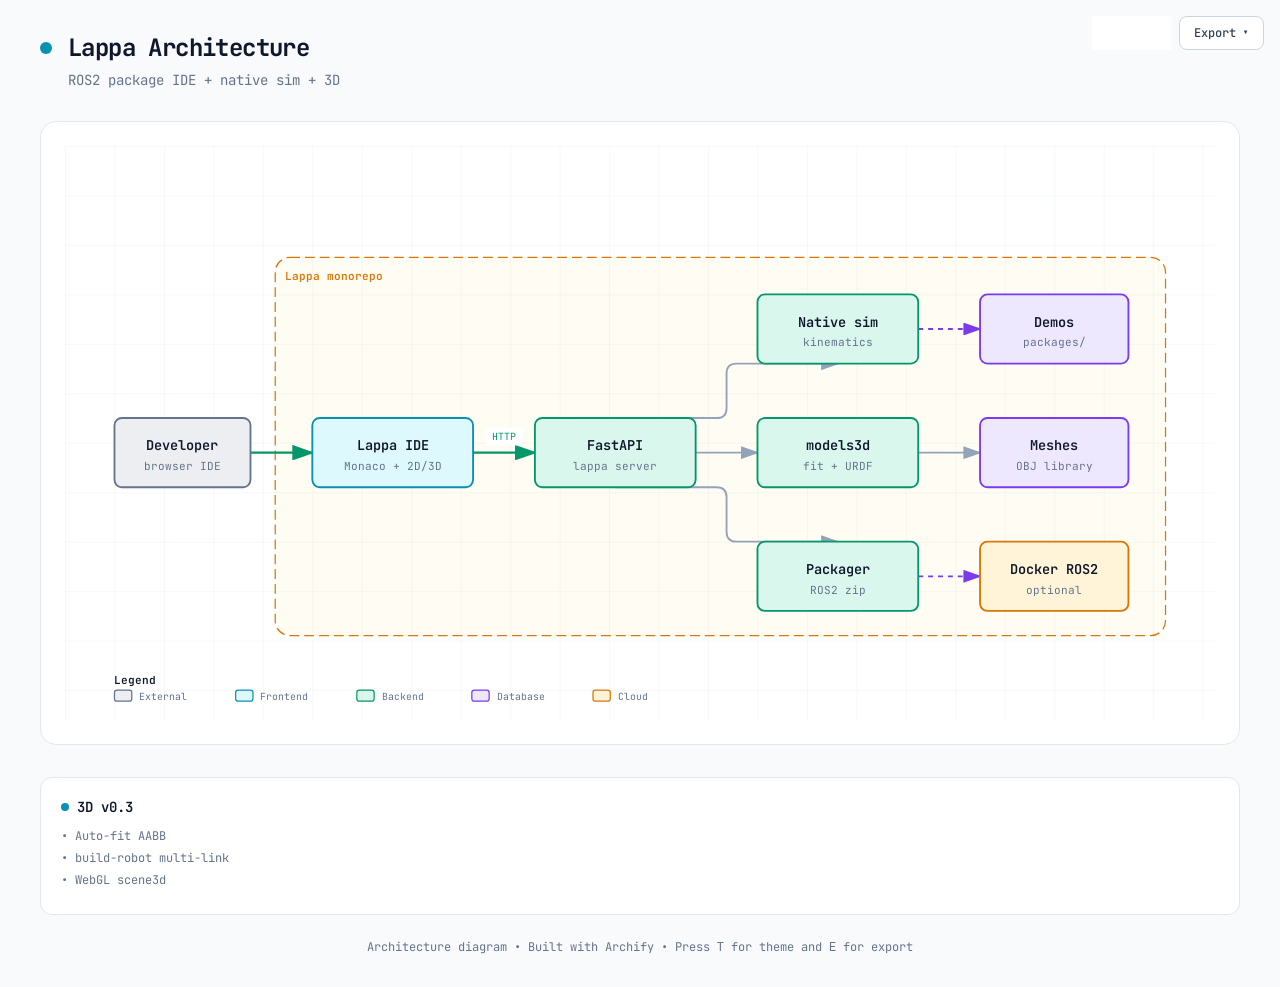
==== docs/diagrams/architecture.html @ 73f7285a "Docs: archify architecture + workflow diagrams Add interactive HTML and dual-theme SVG diagrams unde" ====
<!DOCTYPE html>
<html lang="en" data-theme="dark">
<head>
  <meta charset="UTF-8">
  <meta name="viewport" content="width=device-width, initial-scale=1.0">
  <meta name="generator" content="archify 2.6.0">
  <title>Lappa Architecture Diagram</title>
  <script>
    // Resolve the theme before first paint so light-preference users don't
    // see a dark flash. The toolbar script below re-applies with UI state.
    (function () {
      try {
        var theme = null;
        try {
          var param = new URLSearchParams(window.location.search).get('theme');
          if (param === 'light' || param === 'dark') theme = param;
        } catch (_) {}
        if (!theme) {
          try { theme = localStorage.getItem('archify-theme'); } catch (_) {}
        }
        if (theme !== 'light' && theme !== 'dark') {
          theme = window.matchMedia('(prefers-color-scheme: light)').matches ? 'light' : 'dark';
        }
        document.documentElement.setAttribute('data-theme', theme);
      } catch (_) {}
    })();
  </script>
  <!-- Async font load: a blackholed network must not block first paint.
       The body font stack falls back to system monospace until it lands. -->
  <link rel="preconnect" href="https://fonts.gstatic.com" crossorigin>
  <link href="https://fonts.googleapis.com/css2?family=JetBrains+Mono:wght@400;500;600;700&display=swap"
        rel="stylesheet" media="print" onload="this.media='all'">
  <noscript>
    <link href="https://fonts.googleapis.com/css2?family=JetBrains+Mono:wght@400;500;600;700&display=swap" rel="stylesheet">
  </noscript>
  <style>
    /* ==========================================================
       THEME VARIABLES — switch by toggling [data-theme] on <html>
       ========================================================== */
    :root,
    [data-theme="dark"] {
      --bg: #020617;
      --grid: #1e293b;
      --text: #ffffff;
      --text-muted: #94a3b8;
      --text-dim: #475569;
      /* UI chrome (menu hints, footer) needs more contrast than SVG .t-dim accents */
      --text-faint: #7d8da1;

      --panel: rgba(15, 23, 42, 0.5);
      --panel-border: #1e293b;
      --lane-fill: rgba(15, 23, 42, 0.22);
      --lane-stroke: #334155;

      --arrow: #64748b;
      --arrow-emphasis: #34d399;

      /* Opaque mask color used behind semi-transparent component fills
         so the arrows drawn underneath are properly hidden. */
      --mask: #0f172a;

      --frontend-fill:    rgba(8, 51, 68, 0.4);
      --frontend-stroke:  #22d3ee;
      --backend-fill:     rgba(6, 78, 59, 0.4);
      --backend-stroke:   #34d399;
      --database-fill:    rgba(76, 29, 149, 0.4);
      --database-stroke:  #a78bfa;
      --cloud-fill:       rgba(120, 53, 15, 0.3);
      --cloud-stroke:     #fbbf24;
      --security-fill:    rgba(136, 19, 55, 0.4);
      --security-stroke:  #fb7185;
      --messagebus-fill:  rgba(251, 146, 60, 0.3);
      --messagebus-stroke:#fb923c;
      --external-fill:    rgba(30, 41, 59, 0.5);
      --external-stroke:  #94a3b8;

      --toolbar-bg:       rgba(15, 23, 42, 0.8);
      --toolbar-border:   #334155;
      --toolbar-text:     #e2e8f0;
      --toolbar-hover:    rgba(15, 23, 42, 0.95);
      --toolbar-menu-bg:  #0f172a;
    }

    [data-theme="light"] {
      --bg: #f8fafc;
      --grid: #e2e8f0;
      --text: #0f172a;
      --text-muted: #64748b;
      --text-dim: #94a3b8;
      --text-faint: #64748b;

      --panel: #ffffff;
      --panel-border: #e2e8f0;
      --lane-fill: rgba(248, 250, 252, 0.65);
      --lane-stroke: #cbd5e1;

      --arrow: #94a3b8;
      --arrow-emphasis: #059669;

      --mask: #ffffff;

      --frontend-fill:    rgba(34, 211, 238, 0.15);
      --frontend-stroke:  #0891b2;
      --backend-fill:     rgba(52, 211, 153, 0.18);
      --backend-stroke:   #059669;
      --database-fill:    rgba(167, 139, 250, 0.2);
      --database-stroke:  #7c3aed;
      --cloud-fill:       rgba(251, 191, 36, 0.18);
      --cloud-stroke:     #d97706;
      --security-fill:    rgba(251, 113, 133, 0.15);
      --security-stroke:  #e11d48;
      --messagebus-fill:  rgba(251, 146, 60, 0.15);
      --messagebus-stroke:#ea580c;
      --external-fill:    rgba(148, 163, 184, 0.18);
      --external-stroke:  #64748b;

      --toolbar-bg:       rgba(255, 255, 255, 0.92);
      --toolbar-border:   #cbd5e1;
      --toolbar-text:     #334155;
      --toolbar-hover:    #ffffff;
      --toolbar-menu-bg:  #ffffff;
    }

    * { margin: 0; padding: 0; box-sizing: border-box; }

    body {
      font-family: 'JetBrains Mono', ui-monospace, SFMono-Regular, Menlo, Consolas, 'DejaVu Sans Mono', 'Liberation Mono', 'Noto Sans Mono CJK SC', 'PingFang SC', 'Hiragino Sans GB', 'Microsoft YaHei', monospace;
      background: var(--bg);
      min-height: 100vh;
      padding: 2rem;
      color: var(--text);
      transition: background 0.2s ease, color 0.2s ease;
    }

    .container { max-width: 1200px; margin: 0 auto; }

    .header { margin-bottom: 2rem; }

    .header-row {
      display: flex;
      align-items: center;
      gap: 1rem;
      margin-bottom: 0.5rem;
    }

    .pulse-dot {
      width: 12px;
      height: 12px;
      background: var(--frontend-stroke);
      border-radius: 50%;
      animation: pulse 2s infinite;
    }

    @keyframes pulse {
      0%, 100% { opacity: 1; }
      50% { opacity: 0.5; }
    }

    h1 {
      font-size: 1.5rem;
      font-weight: 700;
      letter-spacing: -0.025em;
    }

    .subtitle {
      color: var(--text-muted);
      font-size: 0.875rem;
      margin-left: 1.75rem;
    }

    .diagram-container {
      background: var(--panel);
      border-radius: 1rem;
      border: 1px solid var(--panel-border);
      padding: 1.5rem;
      overflow-x: auto;
    }

    svg {
      width: 100%;
      min-width: min(900px, 100%);
      display: block;
    }

    .cards {
      display: grid;
      grid-template-columns: repeat(auto-fit, minmax(280px, 1fr));
      gap: 1rem;
      margin-top: 2rem;
    }

    .card {
      background: var(--panel);
      border-radius: 0.75rem;
      border: 1px solid var(--panel-border);
      padding: 1.25rem;
    }

    .card-header {
      display: flex;
      align-items: center;
      gap: 0.5rem;
      margin-bottom: 0.75rem;
    }

    .card-dot {
      width: 8px;
      height: 8px;
      border-radius: 50%;
    }

    .card-dot.cyan     { background: var(--frontend-stroke); }
    .card-dot.emerald  { background: var(--backend-stroke); }
    .card-dot.violet   { background: var(--database-stroke); }
    .card-dot.amber    { background: var(--cloud-stroke); }
    .card-dot.rose     { background: var(--security-stroke); }
    .card-dot.orange   { background: var(--messagebus-stroke); }
    .card-dot.slate    { background: var(--external-stroke); }

    .card h3 { font-size: 0.875rem; font-weight: 600; color: var(--text); }

    .card ul {
      list-style: none;
      color: var(--text-muted);
      font-size: 0.75rem;
    }

    .card li { margin-bottom: 0.375rem; }

    .footer {
      text-align: center;
      margin-top: 1.5rem;
      color: var(--text-faint);
      font-size: 0.75rem;
    }

    /* ==========================================================
       Print stylesheet — hide interactive controls, force light,
       drop the grid so the diagram doesn't waste ink, use landscape
       so wide diagrams fit, pack summary cards into 2 columns to
       avoid an orphan card on a trailing page.
       ========================================================== */
    @page { size: landscape; margin: 1.5cm; }

    @media print {
      /* Force the FULL light palette — including component fills/strokes and
         lane/arrow colors — so printing from dark theme doesn't put neon
         strokes and translucent dark fills on white paper. */
      :root, [data-theme="dark"], [data-theme="light"] {
        --bg: #ffffff;
        --grid: transparent;
        --panel: #ffffff;
        --panel-border: #e2e8f0;
        --text: #0f172a;
        --text-muted: #475569;
        --text-dim: #94a3b8;
        --text-faint: #64748b;
        --mask: #ffffff;
        --lane-fill: rgba(248, 250, 252, 0.65);
        --lane-stroke: #cbd5e1;
        --arrow: #94a3b8;
        --arrow-emphasis: #059669;
        --frontend-fill:    rgba(34, 211, 238, 0.15);
        --frontend-stroke:  #0891b2;
        --backend-fill:     rgba(52, 211, 153, 0.18);
        --backend-stroke:   #059669;
        --database-fill:    rgba(167, 139, 250, 0.2);
        --database-stroke:  #7c3aed;
        --cloud-fill:       rgba(251, 191, 36, 0.18);
        --cloud-stroke:     #d97706;
        --security-fill:    rgba(251, 113, 133, 0.15);
        --security-stroke:  #e11d48;
        --messagebus-fill:  rgba(251, 146, 60, 0.15);
        --messagebus-stroke:#ea580c;
        --external-fill:    rgba(148, 163, 184, 0.18);
        --external-stroke:  #64748b;
      }
      body { background: #ffffff !important; padding: 0; }
      .container { max-width: none; }
      .toolbar, .archify-toast, .no-print { display: none !important; }
      .diagram-container, .card { box-shadow: none; border-color: #e2e8f0; }
      .cards { grid-template-columns: 1fr 1fr; }
      /* Ensure elements break sensibly across pages */
      .card { break-inside: avoid; page-break-inside: avoid; }
      .diagram-container { break-inside: avoid; page-break-inside: avoid; }
      h1, .subtitle { color: #0f172a; }
    }

    /* ==========================================================
       TOOLBAR (theme toggle + export menu)
       ========================================================== */
    .toolbar {
      position: fixed;
      top: 1rem;
      right: 1rem;
      display: flex;
      gap: 0.5rem;
      z-index: 100;
    }
    .toolbar button {
      background: var(--toolbar-bg);
      color: var(--toolbar-text);
      border: 1px solid var(--toolbar-border);
      padding: 0.5rem 0.875rem;
      border-radius: 0.5rem;
      font-family: inherit;
      font-size: 0.75rem;
      font-weight: 500;
      cursor: pointer;
      backdrop-filter: blur(8px);
      transition: background 0.15s, border-color 0.15s;
      display: inline-flex;
      align-items: center;
      gap: 0.375rem;
    }
    .toolbar button:hover {
      background: var(--toolbar-hover);
      border-color: var(--arrow);
    }
    .toolbar button:focus-visible {
      outline: 2px solid var(--frontend-stroke);
      outline-offset: 2px;
    }
    .toolbar .export-wrap { position: relative; }
    .toolbar .export-menu {
      position: absolute;
      top: calc(100% + 0.375rem);
      right: 0;
      background: var(--toolbar-menu-bg);
      border: 1px solid var(--toolbar-border);
      border-radius: 0.5rem;
      padding: 0.375rem;
      min-width: 160px;
      display: none;
      flex-direction: column;
      box-shadow: 0 4px 20px rgba(0,0,0,0.25);
    }
    .toolbar .export-menu.open { display: flex; }
    .toolbar .export-menu button {
      background: transparent;
      border: 0;
      justify-content: space-between;
      width: 100%;
      text-align: left;
      padding: 0.5rem 0.75rem;
    }
    .toolbar .export-menu button:hover {
      background: var(--toolbar-hover);
    }
    .toolbar .export-menu .hint {
      color: var(--text-faint);
      font-size: 0.625rem;
    }
    .toolbar .export-menu hr {
      border: 0;
      border-top: 1px solid var(--toolbar-border);
      margin: 0.25rem 0.375rem;
      opacity: 0.5;
    }

    /* Toast — brief feedback for actions like "copied" */
    .archify-toast {
      position: fixed;
      top: 1rem;
      left: 50%;
      transform: translateX(-50%) translateY(-8px);
      background: var(--toolbar-menu-bg);
      color: var(--text);
      border: 1px solid var(--toolbar-border);
      padding: 0.5rem 1rem;
      border-radius: 0.5rem;
      font-family: inherit;
      font-size: 0.75rem;
      opacity: 0;
      transition: opacity 0.2s, transform 0.2s;
      z-index: 200;
      pointer-events: none;
      box-shadow: 0 4px 20px rgba(0,0,0,0.25);
    }
    .archify-toast.show {
      opacity: 1;
      transform: translateX(-50%) translateY(0);
    }

    @media (max-width: 720px) {
      body { padding: 1rem; }
      .toolbar {
        position: static;
        justify-content: flex-end;
        margin-bottom: 1rem;
      }
      .header { margin-bottom: 1.25rem; }
      .header-row {
        gap: 0.75rem;
        align-items: flex-start;
      }
      h1 {
        font-size: 1.25rem;
        line-height: 1.25;
      }
      .subtitle {
        margin-left: 0;
        font-size: 0.8125rem;
        line-height: 1.55;
      }
      .diagram-container {
        padding: 0.75rem;
        border-radius: 0.75rem;
      }
      .cards {
        grid-template-columns: 1fr;
        margin-top: 1rem;
      }
    }

    /* ==========================================================
       SVG SEMANTIC CLASSES — use these instead of inline fill/stroke
       ========================================================== */
    .c-grid       { stroke: var(--grid); fill: none; }
    .c-mask       { fill: var(--mask); stroke: none; }

    .c-frontend   { fill: var(--frontend-fill);   stroke: var(--frontend-stroke); }
    .c-backend    { fill: var(--backend-fill);    stroke: var(--backend-stroke); }
    .c-database   { fill: var(--database-fill);   stroke: var(--database-stroke); }
    .c-cloud      { fill: var(--cloud-fill);      stroke: var(--cloud-stroke); }
    .c-security   { fill: var(--security-fill);   stroke: var(--security-stroke); }
    .c-messagebus { fill: var(--messagebus-fill); stroke: var(--messagebus-stroke); }
    .c-external   { fill: var(--external-fill);   stroke: var(--external-stroke); }

    /* Text helpers */
    .t-primary { fill: var(--text); }
    .t-muted   { fill: var(--text-muted); }
    .t-dim     { fill: var(--text-dim); }
    .t-frontend   { fill: var(--frontend-stroke); }
    .t-backend    { fill: var(--backend-stroke); }
    .t-database   { fill: var(--database-stroke); }
    .t-cloud      { fill: var(--cloud-stroke); }
    .t-security   { fill: var(--security-stroke); }
    .t-messagebus { fill: var(--messagebus-stroke); }
    .t-external   { fill: var(--external-stroke); }

    /* Arrows */
    .a-default   { stroke: var(--arrow); fill: none; }
    .a-emphasis  { stroke: var(--arrow-emphasis); fill: none; }
    .a-security  { stroke: var(--security-stroke); fill: none; stroke-dasharray: 5,5; }
    .a-dashed    { stroke: var(--database-stroke); fill: none; stroke-dasharray: 4,4; }

    /* Arrowhead markers reference these */
    .m-default   { fill: var(--arrow); }
    .m-emphasis  { fill: var(--arrow-emphasis); }
    .m-security  { fill: var(--security-stroke); }
    .m-dashed    { fill: var(--database-stroke); }

    /* Dashed boundary variants */
    .c-security-group { fill: transparent; stroke: var(--security-stroke); stroke-dasharray: 4,4; }
    .c-region         { fill: rgba(251, 191, 36, 0.05); stroke: var(--cloud-stroke); stroke-dasharray: 8,4; }
    .c-lane           { fill: var(--lane-fill); stroke: var(--lane-stroke); stroke-dasharray: 6,6; }
  </style>
</head>
<body>
  <!-- Toolbar: theme toggle + export menu (present on every generated diagram)
       Keyboard: T toggles theme, E opens export menu (when no input focused) -->
  <div class="toolbar" role="toolbar" aria-label="Diagram actions">
    <button id="btn-theme" type="button"
            title="Toggle theme (T)"
            aria-label="Toggle color theme"
            aria-pressed="false">
      <span id="theme-icon" aria-hidden="true">&#9790;</span>
      <span id="theme-label">Dark</span>
    </button>
    <div class="export-wrap">
      <button id="btn-export" type="button"
              title="Export diagram (E)"
              aria-label="Export diagram"
              aria-haspopup="menu"
              aria-expanded="false"
              aria-controls="export-menu">
        Export <span aria-hidden="true">&#9662;</span>
      </button>
      <div class="export-menu" id="export-menu" role="menu" aria-label="Export">
        <button data-action="copy"  type="button" role="menuitem" tabindex="-1">Copy to clipboard <span class="hint">PNG</span></button>
        <hr role="separator">
        <button data-format="png"   type="button" role="menuitem" tabindex="-1">Download PNG</button>
        <button data-format="jpeg"  type="button" role="menuitem" tabindex="-1">Download JPEG</button>
        <button data-format="webp"  type="button" role="menuitem" tabindex="-1">Download WebP</button>
        <hr role="separator">
        <button data-format="svg"   type="button" role="menuitem" tabindex="-1">Download SVG <span class="hint">vector</span></button>
      </div>
    </div>
  </div>

  <div class="container">
    <!-- Header -->
    <div class="header">
      <div class="header-row">
        <div class="pulse-dot"></div>
        <h1>Lappa Architecture</h1>
      </div>
      <p class="subtitle">ROS2 package IDE + native sim + 3D</p>
    </div>

    <!-- Main Diagram -->
    <div class="diagram-container">
      <svg viewBox="0 0 930 464" role="img" aria-label="Lappa Architecture — ROS2 package IDE + native sim + 3D (architecture diagram)">
        <!-- Definitions -->
        <defs>
          <marker id="arrowhead" markerWidth="10" markerHeight="7" refX="9" refY="3.5" orient="auto">
            <polygon points="0 0, 10 3.5, 0 7" class="m-default" />
          </marker>
          <marker id="arrowhead-emphasis" markerWidth="10" markerHeight="7" refX="9" refY="3.5" orient="auto">
            <polygon points="0 0, 10 3.5, 0 7" class="m-emphasis" />
          </marker>
          <marker id="arrowhead-security" markerWidth="10" markerHeight="7" refX="9" refY="3.5" orient="auto">
            <polygon points="0 0, 10 3.5, 0 7" class="m-security" />
          </marker>
          <marker id="arrowhead-dashed" markerWidth="10" markerHeight="7" refX="9" refY="3.5" orient="auto">
            <polygon points="0 0, 10 3.5, 0 7" class="m-dashed" />
          </marker>
          <pattern id="grid" width="40" height="40" patternUnits="userSpaceOnUse">
            <path d="M 40 0 L 0 0 0 40" class="c-grid" stroke-width="0.5"/>
          </pattern>
        </defs>

        <!-- Background Grid -->
        <rect width="100%" height="100%" fill="url(#grid)" />

        <!-- Boundaries (behind everything) -->
        <rect x="170" y="90" width="720" height="306" rx="12" class="c-region" stroke-width="1"/>
        <text x="178" y="108" class="t-cloud" font-size="9" font-weight="600">Lappa monorepo</text>

        <!-- Connection paths (before components for correct z-order) -->
        <path d="M 150 248 L 200 248" class="a-emphasis" stroke-width="1.8" marker-end="url(#arrowhead-emphasis)"/>
        <path d="M 330 248 L 380 248" class="a-emphasis" stroke-width="1.8" marker-end="url(#arrowhead-emphasis)"/>
        <path d="M 445 220 L 527 220 Q 535 220 535 212 L 535 184 Q 535 176 543 176 L 625 176" class="a-default" stroke-width="1.5" marker-end="url(#arrowhead)"/>
        <path d="M 510 248 L 560 248" class="a-default" stroke-width="1.5" marker-end="url(#arrowhead)"/>
        <path d="M 445 276 L 527 276 Q 535 276 535 284 L 535 312 Q 535 320 543 320 L 625 320" class="a-default" stroke-width="1.5" marker-end="url(#arrowhead)"/>
        <path d="M 690 148 L 740 148" class="a-dashed" stroke-width="1.5" marker-end="url(#arrowhead-dashed)"/>
        <path d="M 690 248 L 740 248" class="a-default" stroke-width="1.5" marker-end="url(#arrowhead)"/>
        <path d="M 690 348 L 740 348" class="a-dashed" stroke-width="1.5" marker-end="url(#arrowhead-dashed)"/>

        <!-- Components -->
        <rect x="40" y="220" width="110" height="56" rx="6" class="c-mask"/>
        <rect x="40" y="220" width="110" height="56" rx="6" class="c-external" stroke-width="1.5"/>
        <text x="95" y="246" class="t-primary" font-size="11" font-weight="600" text-anchor="middle">Developer</text>
        <text x="95" y="262" class="t-muted" font-size="9" text-anchor="middle">browser IDE</text>

        <rect x="200" y="220" width="130" height="56" rx="6" class="c-mask"/>
        <rect x="200" y="220" width="130" height="56" rx="6" class="c-frontend" stroke-width="1.5"/>
        <text x="265" y="246" class="t-primary" font-size="11" font-weight="600" text-anchor="middle">Lappa IDE</text>
        <text x="265" y="262" class="t-muted" font-size="9" text-anchor="middle">Monaco + 2D/3D</text>

        <rect x="380" y="220" width="130" height="56" rx="6" class="c-mask"/>
        <rect x="380" y="220" width="130" height="56" rx="6" class="c-backend" stroke-width="1.5"/>
        <text x="445" y="246" class="t-primary" font-size="11" font-weight="600" text-anchor="middle">FastAPI</text>
        <text x="445" y="262" class="t-muted" font-size="9" text-anchor="middle">lappa server</text>

        <rect x="560" y="120" width="130" height="56" rx="6" class="c-mask"/>
        <rect x="560" y="120" width="130" height="56" rx="6" class="c-backend" stroke-width="1.5"/>
        <text x="625" y="146" class="t-primary" font-size="11" font-weight="600" text-anchor="middle">Native sim</text>
        <text x="625" y="162" class="t-muted" font-size="9" text-anchor="middle">kinematics</text>

        <rect x="560" y="220" width="130" height="56" rx="6" class="c-mask"/>
        <rect x="560" y="220" width="130" height="56" rx="6" class="c-backend" stroke-width="1.5"/>
        <text x="625" y="246" class="t-primary" font-size="11" font-weight="600" text-anchor="middle">models3d</text>
        <text x="625" y="262" class="t-muted" font-size="9" text-anchor="middle">fit + URDF</text>

        <rect x="560" y="320" width="130" height="56" rx="6" class="c-mask"/>
        <rect x="560" y="320" width="130" height="56" rx="6" class="c-backend" stroke-width="1.5"/>
        <text x="625" y="346" class="t-primary" font-size="11" font-weight="600" text-anchor="middle">Packager</text>
        <text x="625" y="362" class="t-muted" font-size="9" text-anchor="middle">ROS2 zip</text>

        <rect x="740" y="120" width="120" height="56" rx="6" class="c-mask"/>
        <rect x="740" y="120" width="120" height="56" rx="6" class="c-database" stroke-width="1.5"/>
        <text x="800" y="146" class="t-primary" font-size="11" font-weight="600" text-anchor="middle">Demos</text>
        <text x="800" y="162" class="t-muted" font-size="9" text-anchor="middle">packages/</text>

        <rect x="740" y="220" width="120" height="56" rx="6" class="c-mask"/>
        <rect x="740" y="220" width="120" height="56" rx="6" class="c-database" stroke-width="1.5"/>
        <text x="800" y="246" class="t-primary" font-size="11" font-weight="600" text-anchor="middle">Meshes</text>
        <text x="800" y="262" class="t-muted" font-size="9" text-anchor="middle">OBJ library</text>

        <rect x="740" y="320" width="120" height="56" rx="6" class="c-mask"/>
        <rect x="740" y="320" width="120" height="56" rx="6" class="c-cloud" stroke-width="1.5"/>
        <text x="800" y="346" class="t-primary" font-size="11" font-weight="600" text-anchor="middle">Docker ROS2</text>
        <text x="800" y="362" class="t-muted" font-size="9" text-anchor="middle">optional</text>

        <!-- Connection labels -->

        <rect x="340" y="228" width="30" height="14" rx="3" class="c-mask"/>
        <text x="355" y="238" class="t-backend" font-size="8" text-anchor="middle">HTTP</text>







        <!-- Legend -->
        <text x="40" y="435" class="t-primary" font-size="9" font-weight="600">Legend</text>
        <rect x="40" y="440" width="14" height="9" rx="2" class="c-external" stroke-width="1"/>
        <text x="60" y="448" class="t-muted" font-size="8">External</text>
        <rect x="138" y="440" width="14" height="9" rx="2" class="c-frontend" stroke-width="1"/>
        <text x="158" y="448" class="t-muted" font-size="8">Frontend</text>
        <rect x="236" y="440" width="14" height="9" rx="2" class="c-backend" stroke-width="1"/>
        <text x="256" y="448" class="t-muted" font-size="8">Backend</text>
        <rect x="329" y="440" width="14" height="9" rx="2" class="c-database" stroke-width="1"/>
        <text x="349" y="448" class="t-muted" font-size="8">Database</text>
        <rect x="427" y="440" width="14" height="9" rx="2" class="c-cloud" stroke-width="1"/>
        <text x="447" y="448" class="t-muted" font-size="8">Cloud</text>
      </svg>
    </div>

    <!-- Info Cards -->
    <div class="cards">
      <div class="card">
        <div class="card-header">
          <div class="card-dot cyan"></div>
          <h3>3D v0.3</h3>
        </div>
        <ul>
          <li>&bull; Auto-fit AABB</li>
          <li>&bull; build-robot multi-link</li>
          <li>&bull; WebGL scene3d</li>
        </ul>
      </div>
    </div>

    <!-- Footer -->
    <p class="footer">
      Architecture diagram &bull; Built with Archify<span class="no-print"> &bull; Press <kbd>T</kbd> for theme and <kbd>E</kbd> for export</span>
    </p>
  </div>

  <script>
    /* ============================================================
       Theme toggle — persists to localStorage, respects system pref
       ============================================================ */
    var Archify = {};

    Archify.theme = (function () {
      var STORAGE_KEY = 'archify-theme';
      var html = document.documentElement;
      var btn = document.getElementById('btn-theme');
      var icon = document.getElementById('theme-icon');
      var label = document.getElementById('theme-label');

      // localStorage can throw (blocked cookies, sandboxed iframes); the whole
      // script element dies on an uncaught error, so guard every access.
      function readStored() {
        try { return localStorage.getItem(STORAGE_KEY); } catch (_) { return null; }
      }
      function writeStored(value) {
        try { localStorage.setItem(STORAGE_KEY, value); } catch (_) {}
      }
      function urlOverride() {
        // URL param wins (useful for deterministic screenshots / share links)
        try {
          var param = new URLSearchParams(window.location.search).get('theme');
          if (param === 'light' || param === 'dark') return param;
        } catch (_) {}
        return null;
      }

      function resolveInitial() {
        var fromUrl = urlOverride();
        if (fromUrl) return fromUrl;
        var saved = readStored();
        if (saved === 'light' || saved === 'dark') return saved;
        return window.matchMedia('(prefers-color-scheme: light)').matches ? 'light' : 'dark';
      }

      function apply(theme) {
        html.setAttribute('data-theme', theme);
        icon.textContent = theme === 'dark' ? '\u263E' : '\u263C';
        label.textContent = theme === 'dark' ? 'Dark' : 'Light';
        btn.setAttribute('aria-pressed', theme === 'light' ? 'true' : 'false');
      }

      function toggle() {
        var next = html.getAttribute('data-theme') === 'dark' ? 'light' : 'dark';
        apply(next);
        writeStored(next);
      }

      apply(resolveInitial());
      btn.addEventListener('click', toggle);

      // Follow live OS theme changes while the user has no explicit preference.
      try {
        var media = window.matchMedia('(prefers-color-scheme: light)');
        var onChange = function (e) {
          var saved = readStored();
          if (urlOverride() || saved === 'light' || saved === 'dark') return;
          apply(e.matches ? 'light' : 'dark');
        };
        if (media.addEventListener) media.addEventListener('change', onChange);
        else if (media.addListener) media.addListener(onChange);
      } catch (_) {}

      return { toggle: toggle };
    })();

    /* ============================================================
       Export — PNG / JPEG / WebP / SVG (download) and Copy PNG (clipboard)

       Raster exports are always rendered at 4x source resolution for
       maximum sharpness. The trick: we set the serialized SVG's
       `width`/`height` to viewBox * 4 so the browser rasterizes the
       vectors at that resolution natively. drawImage then draws at
       the image's natural size (no upscaling = no blur).

       JPEG/WebP paint the current theme's background explicitly since
       those formats have no alpha channel.
       ============================================================ */
    (function () {
      var RASTER_SCALE = 4;

      function diagramFilename() {
        var title = (document.title || 'diagram')
          .replace(/\s+Architecture(\s+Diagram)?$/i, '')
          .replace(/\s+Diagram$/i, '')
          .trim();
        return title.replace(/[^a-z0-9_\-]+/gi, '-')
                    .toLowerCase()
                    .replace(/^-+|-+$/g, '') || 'diagram';
      }

      function currentBg() {
        return getComputedStyle(document.body).backgroundColor || '#ffffff';
      }

      /**
       * Serialize the main SVG into a standalone document.
       *
       * Two modes:
       * - Default (opts.autoTheme=false) — locks the serialized SVG to the
       *   viewer's current theme. Used by the raster pipeline
       *   (PNG/JPEG/WebP/clipboard) because canvas rasterization needs
       *   deterministic colors; a raster cannot react to
       *   prefers-color-scheme after encoding.
       * - autoTheme=true — emits BOTH dark and light variable sets plus a
       *   `@media (prefers-color-scheme)` rule so the resulting SVG
       *   self-themes when embedded in GitHub READMEs or other hosts that
       *   expose a color scheme. Used for "Download SVG".
       */
      function serializeSvg(scale, opts) {
        // scale: integer multiplier for intrinsic SVG pixel dimensions used by
        // the raster path. Defaults to 1 (natural size) for SVG download.
        scale = scale || 1;
        opts = opts || {};
        var autoTheme = opts.autoTheme === true;

        var svg = document.querySelector('.diagram-container svg');
        var clone = svg.cloneNode(true);

        var vb = svg.viewBox.baseVal;
        // Scale width/height so the browser rasterizes the vectors at target
        // resolution directly. viewBox stays unchanged so coordinates don't
        // shift. This is the key to sharp rasters — do NOT scale later via
        // canvas upscaling.
        clone.setAttribute('width', vb.width * scale);
        clone.setAttribute('height', vb.height * scale);
        clone.setAttribute('xmlns', 'http://www.w3.org/2000/svg');

        // Only the SVG-relevant rules: semantic classes, markers, and the
        // theme variable blocks. Toolbar/cards/print CSS can never apply
        // inside a standalone SVG and would only bloat the export.
        var hostStyle = (function () {
          var out = [];
          Array.prototype.forEach.call(document.styleSheets, function (sheet) {
            var rules;
            try { rules = sheet.cssRules; } catch (_) { return; } // cross-origin
            if (!rules) return;
            Array.prototype.forEach.call(rules, function (rule) {
              if (rule.type !== 1) return; // plain style rules only
              var sel = rule.selectorText || '';
              if (/(^|,)\s*(svg|:root|\[data-theme|\.c-|\.t-|\.a-|\.m-)/.test(sel)) {
                out.push(rule.cssText);
              }
            });
          });
          return out.join('\n');
        })();

        // Derive the variable list from the stylesheet so newly added theme
        // variables can never be missed by the export pipeline again
        // (--lane-fill/--lane-stroke once were).
        var varNames = (function () {
          var seen = {};
          var names = [];
          (hostStyle.match(/--[a-zA-Z0-9-]+(?=\s*:)/g) || []).forEach(function (n) {
            if (!seen[n]) { seen[n] = true; names.push(n); }
          });
          return names;
        })();

        // Resolve the full variable set for a given data-theme via an
        // off-DOM probe, independent of what the viewer is currently set to.
        function resolveVars(themeAttr) {
          var probe = document.createElement('div');
          probe.setAttribute('data-theme', themeAttr);
          probe.style.cssText = 'position:absolute;width:0;height:0;visibility:hidden;';
          document.body.appendChild(probe);
          try {
            var c = getComputedStyle(probe);
            return varNames.map(function (n) {
              return n + ': ' + c.getPropertyValue(n).trim() + ';';
            }).join(' ');
          } finally {
            document.body.removeChild(probe);
          }
        }

        // Prepend a local()-only @font-face block for each weight so that the
        // sandboxed image-rendering context used during PNG/JPEG/WebP export
        // can find JetBrains Mono if the user has it installed locally, and
        // falls through cleanly to the monospace stack otherwise. The usual
        // Google-Fonts <link> in the host document is unreachable from the
        // serialized SVG, so url()-sourced faces would just hang.
        var fontFallback = [400, 500, 600, 700].map(function (w) {
          return "@font-face { font-family: 'JetBrains Mono'; font-weight: " + w +
                 "; src: local('JetBrains Mono'), local('JetBrainsMono-Regular'); }";
        }).join('\n');

        var style = document.createElementNS('http://www.w3.org/2000/svg', 'style');
        var bgRect = document.createElementNS('http://www.w3.org/2000/svg', 'rect');
        bgRect.setAttribute('width', '100%');
        bgRect.setAttribute('height', '100%');

        if (autoTheme) {
          // Dual-theme SVG. Dark is the default (so hosts without
          // prefers-color-scheme still render), light swaps in via media
          // query, and svg[data-theme="..."] still lets downstream
          // consumers force a specific theme.
          var darkVars = resolveVars('dark');
          var lightVars = resolveVars('light');

          style.textContent =
            fontFallback + "\n" +
            "svg { font-family: 'JetBrains Mono', ui-monospace, SFMono-Regular, Menlo, Consolas, 'DejaVu Sans Mono', 'Liberation Mono', 'Noto Sans Mono CJK SC', 'PingFang SC', 'Hiragino Sans GB', 'Microsoft YaHei', monospace; }\n" +
            hostStyle + "\n" +
            ":root, svg { " + darkVars + " }\n" +
            "@media (prefers-color-scheme: light) { :root, svg { " + lightVars + " } }\n" +
            "svg[data-theme=\"light\"] { " + lightVars + " }\n" +
            "svg[data-theme=\"dark\"] { " + darkVars + " }\n" +
            "rect.c-bg-rect { fill: var(--bg); }\n";

          // Don't lock the serialized SVG to the viewer's current theme.
          clone.removeAttribute('data-theme');
          // Background follows the CSS variable, not a fixed color, so it
          // swaps with the media query.
          bgRect.setAttribute('class', 'c-bg-rect');
        } else {
          // Raster path: lock to the viewer's current theme.
          var theme = document.documentElement.getAttribute('data-theme') || 'dark';
          var themeHost = document.querySelector('[data-theme="' + theme + '"]') || document.documentElement;
          var computed = getComputedStyle(themeHost);
          var vars = varNames.map(function (n) {
            return n + ': ' + computed.getPropertyValue(n).trim() + ';';
          }).join(' ');

          // IMPORTANT: inject the resolved variables AFTER hostStyle,
          // otherwise hostStyle's ":root, [data-theme=\"dark\"] { ... }" rule
          // overrides our chosen theme via later-in-cascade equal-specificity.
          // Keep this order.
          style.textContent =
            fontFallback + "\n" +
            "svg { font-family: 'JetBrains Mono', ui-monospace, SFMono-Regular, Menlo, Consolas, 'DejaVu Sans Mono', 'Liberation Mono', 'Noto Sans Mono CJK SC', 'PingFang SC', 'Hiragino Sans GB', 'Microsoft YaHei', monospace; }\n" +
            hostStyle + "\n" +
            ":root, svg { " + vars + " }\n";

          bgRect.setAttribute('fill', computed.getPropertyValue('--bg').trim() || '#ffffff');
        }

        clone.insertBefore(style, clone.firstChild);
        clone.insertBefore(bgRect, style.nextSibling);

        return {
          svgString: new XMLSerializer().serializeToString(clone),
          width: vb.width * scale,
          height: vb.height * scale
        };
      }

      function download(blob, filename) {
        var url = URL.createObjectURL(blob);
        var a = document.createElement('a');
        a.href = url;
        a.download = filename;
        document.body.appendChild(a);
        a.click();
        a.remove();
        setTimeout(function () { URL.revokeObjectURL(url); }, 1000);
      }

      // Conservative upper bound on total canvas pixels. Older Safari on iOS
      // silently produces a blank canvas above ~16 Mpx; Chrome / Firefox /
      // desktop Safari are far higher but start failing on memory-constrained
      // devices. We pick the largest integer scale in {4,3,2,1} whose target
      // pixel count fits under this cap.
      var MAX_CANVAS_PIXELS = 16 * 1024 * 1024;

      function pickSafeScale(vbW, vbH) {
        for (var s = RASTER_SCALE; s >= 1; s--) {
          if (vbW * s * vbH * s <= MAX_CANVAS_PIXELS) return s;
        }
        return 1;
      }

      function rasterize(format) {
        // Serialize at a safe scale (RASTER_SCALE=4 by default, reduced if the
        // resulting canvas would exceed MAX_CANVAS_PIXELS). The SVG itself is
        // rasterized at target resolution natively; drawImage draws at natural
        // size — no upsampling blur.
        var svg = document.querySelector('.diagram-container svg');
        var vb = svg.viewBox.baseVal;
        var scale = pickSafeScale(vb.width, vb.height);
        var data = serializeSvg(scale);
        var svgBlob = new Blob([data.svgString], { type: 'image/svg+xml;charset=utf-8' });
        var svgUrl = URL.createObjectURL(svgBlob);

        return new Promise(function (resolve, reject) {
          var img = new Image();
          img.onload = function () {
            var canvas = document.createElement('canvas');
            canvas.width = data.width;
            canvas.height = data.height;
            var ctx = canvas.getContext('2d');
            if (format === 'jpeg') {
              ctx.fillStyle = currentBg();
              ctx.fillRect(0, 0, canvas.width, canvas.height);
            }
            // Draw at natural size — SVG was already rasterized at target res.
            ctx.drawImage(img, 0, 0);
            URL.revokeObjectURL(svgUrl);
            var mime = format === 'jpeg' ? 'image/jpeg' :
                       format === 'webp' ? 'image/webp' : 'image/png';
            var quality = format === 'png' ? undefined : 0.95;
            canvas.toBlob(function (blob) {
              if (!blob) reject(new Error('toBlob returned null for ' + format));
              else resolve(blob);
            }, mime, quality);
          };
          img.onerror = function (e) {
            URL.revokeObjectURL(svgUrl);
            reject(e);
          };
          img.src = svgUrl;
        });
      }

      var menu = document.getElementById('export-menu');
      var btn = document.getElementById('btn-export');
      var items = function () {
        return Array.prototype.slice.call(menu.querySelectorAll('button[role="menuitem"]'));
      };

      // ---- Clipboard support ----------------------------------------------
      function canCopyImage() {
        return typeof ClipboardItem !== 'undefined' &&
               navigator.clipboard &&
               typeof navigator.clipboard.write === 'function';
      }

      // ---- Raster format detection ----------------------------------------
      // canvas.toBlob('image/webp') silently returns a PNG on browsers without
      // WebP encoding (older Safari), so detect explicitly.
      function supports(format) {
        if (format === 'svg' || format === 'png') return true;
        var mime = format === 'jpeg' ? 'image/jpeg' : 'image/webp';
        try {
          var c = document.createElement('canvas');
          c.width = c.height = 2;
          return c.toDataURL(mime).indexOf('data:' + mime) === 0;
        } catch (_) { return false; }
      }

      // Gray out unsupported items.
      items().forEach(function (it) {
        if (it.dataset.format && !supports(it.dataset.format)) {
          it.disabled = true;
          it.title = 'Not supported by this browser';
          it.style.opacity = '0.5';
        }
        if (it.dataset.action === 'copy' && !canCopyImage()) {
          it.disabled = true;
          it.title = 'Clipboard image write not supported by this browser';
          it.style.opacity = '0.5';
        }
      });

      // ---- Toast ----------------------------------------------------------
      // A live region only announces CHANGES to an existing node, so the toast
      // element is created once up front and updated in place.
      var toastEl = document.createElement('div');
      toastEl.className = 'archify-toast';
      toastEl.setAttribute('role', 'status');
      document.body.appendChild(toastEl);
      var toastTimer = null;

      function toast(msg) {
        toastEl.textContent = '';
        requestAnimationFrame(function () {
          toastEl.textContent = msg;
          toastEl.classList.add('show');
        });
        clearTimeout(toastTimer);
        toastTimer = setTimeout(function () { toastEl.classList.remove('show'); }, 1500);
      }

      function open(focusLast) {
        menu.classList.add('open');
        btn.setAttribute('aria-expanded', 'true');
        var available = items().filter(function (i) { return !i.disabled; });
        var target = focusLast ? available[available.length - 1] : available[0];
        if (target) target.focus();
      }
      function close(focusTrigger) {
        menu.classList.remove('open');
        btn.setAttribute('aria-expanded', 'false');
        if (focusTrigger) btn.focus();
      }
      function isOpen() { return menu.classList.contains('open'); }

      btn.addEventListener('click', function (e) {
        e.stopPropagation();
        if (isOpen()) close(false);
        else open();
      });
      // APG menu-button pattern: ArrowDown/ArrowUp on the trigger opens the menu.
      btn.addEventListener('keydown', function (e) {
        if (e.key === 'ArrowDown' || e.key === 'ArrowUp') {
          e.preventDefault();
          if (!isOpen()) open(e.key === 'ArrowUp');
        }
      });
      document.addEventListener('click', function (e) {
        if (!menu.contains(e.target) && e.target !== btn) close(false);
      });

      // Keyboard navigation inside the menu.
      //   Menu items: Up/Down, Home/End.
      //   Esc closes + returns focus to trigger; Tab closes.
      menu.addEventListener('keydown', function (e) {
        if (e.key === 'Escape') { e.preventDefault(); close(true); return; }
        if (e.key === 'Tab')    { close(false); return; }

        var available = items().filter(function (i) { return !i.disabled; });
        var current = available.indexOf(document.activeElement);
        switch (e.key) {
          case 'ArrowDown':
            e.preventDefault();
            if (available.length) available[(current + 1 + available.length) % available.length].focus();
            break;
          case 'ArrowUp':
            e.preventDefault();
            if (available.length) available[(current - 1 + available.length) % available.length].focus();
            break;
          case 'Home':
            e.preventDefault();
            if (available[0]) available[0].focus();
            break;
          case 'End':
            e.preventDefault();
            if (available.length) available[available.length - 1].focus();
            break;
        }
      });

      function runExport(format) {
        var base = diagramFilename();
        close(true);
        return (format === 'svg'
          ? Promise.resolve(serializeSvg(1, { autoTheme: true })).then(function (d) {
              download(new Blob([d.svgString], { type: 'image/svg+xml;charset=utf-8' }), base + '.svg');
            })
          : rasterize(format).then(function (blob) {
              download(blob, base + '.' + format);
            })
        ).catch(function (err) {
          console.error(err);
          alert('Export failed: ' + (err && err.message ? err.message : format));
        });
      }

      function runCopy() {
        close(true);
        if (!canCopyImage()) {
          alert('Clipboard image write not supported in this browser.');
          return;
        }
        // WebKit requires ClipboardItem to be constructed synchronously inside
        // the user gesture — pass the pending Promise<Blob> as the item value.
        // Browsers that reject promise values throw synchronously; fall back
        // to awaiting the blob first (works in Chromium/Firefox).
        var blobPromise = rasterize('png');
        var writePromise;
        try {
          writePromise = navigator.clipboard.write([new ClipboardItem({ 'image/png': blobPromise })]);
        } catch (_) {
          writePromise = blobPromise.then(function (blob) {
            return navigator.clipboard.write([new ClipboardItem({ 'image/png': blob })]);
          });
        }
        return writePromise.then(function () {
          toast('Copied PNG to clipboard');
        }).catch(function (err) {
          console.error(err);
          alert('Copy failed: ' + (err && err.message ? err.message : 'unknown'));
        });
      }

      menu.addEventListener('click', function (e) {
        var copyBtn = e.target.closest('button[data-action="copy"]');
        if (copyBtn && !copyBtn.disabled) { runCopy(); return; }

        var formatBtn = e.target.closest('button[data-format]');
        if (formatBtn && !formatBtn.disabled) { runExport(formatBtn.dataset.format); }
      });

      Archify.exportMenu = { open: open, close: close, isOpen: isOpen, run: runExport };

      // Auto-open on page load for demo/screenshot purposes: ?openExport=1
      // Wait for fonts (so the menu doesn't flash before typography lands)
      // and paint before opening. Fallback timeout for browsers without the
      // Font Loading API.
      try {
        if (new URLSearchParams(window.location.search).get('openExport') === '1') {
          var openWhenReady = function () {
            requestAnimationFrame(function () { requestAnimationFrame(open); });
          };
          if (document.fonts && document.fonts.ready) {
            document.fonts.ready.then(openWhenReady);
          } else {
            setTimeout(openWhenReady, 200);
          }
        }
      } catch (_) {}
    })();

    /* ============================================================
       Global keyboard shortcuts
         T -> toggle theme
         E -> open export menu
       Ignored when focus is inside an input/textarea/contenteditable.
       ============================================================ */
    document.addEventListener('keydown', function (e) {
      if (e.metaKey || e.ctrlKey || e.altKey) return;
      var t = e.target;
      if (t && (t.tagName === 'INPUT' || t.tagName === 'TEXTAREA' || t.isContentEditable)) return;
      if (e.key === 't' || e.key === 'T') {
        e.preventDefault();
        Archify.theme.toggle();
      } else if (e.key === 'e' || e.key === 'E') {
        e.preventDefault();
        if (!Archify.exportMenu.isOpen()) Archify.exportMenu.open();
      }
    });
  </script>
</body>
</html>
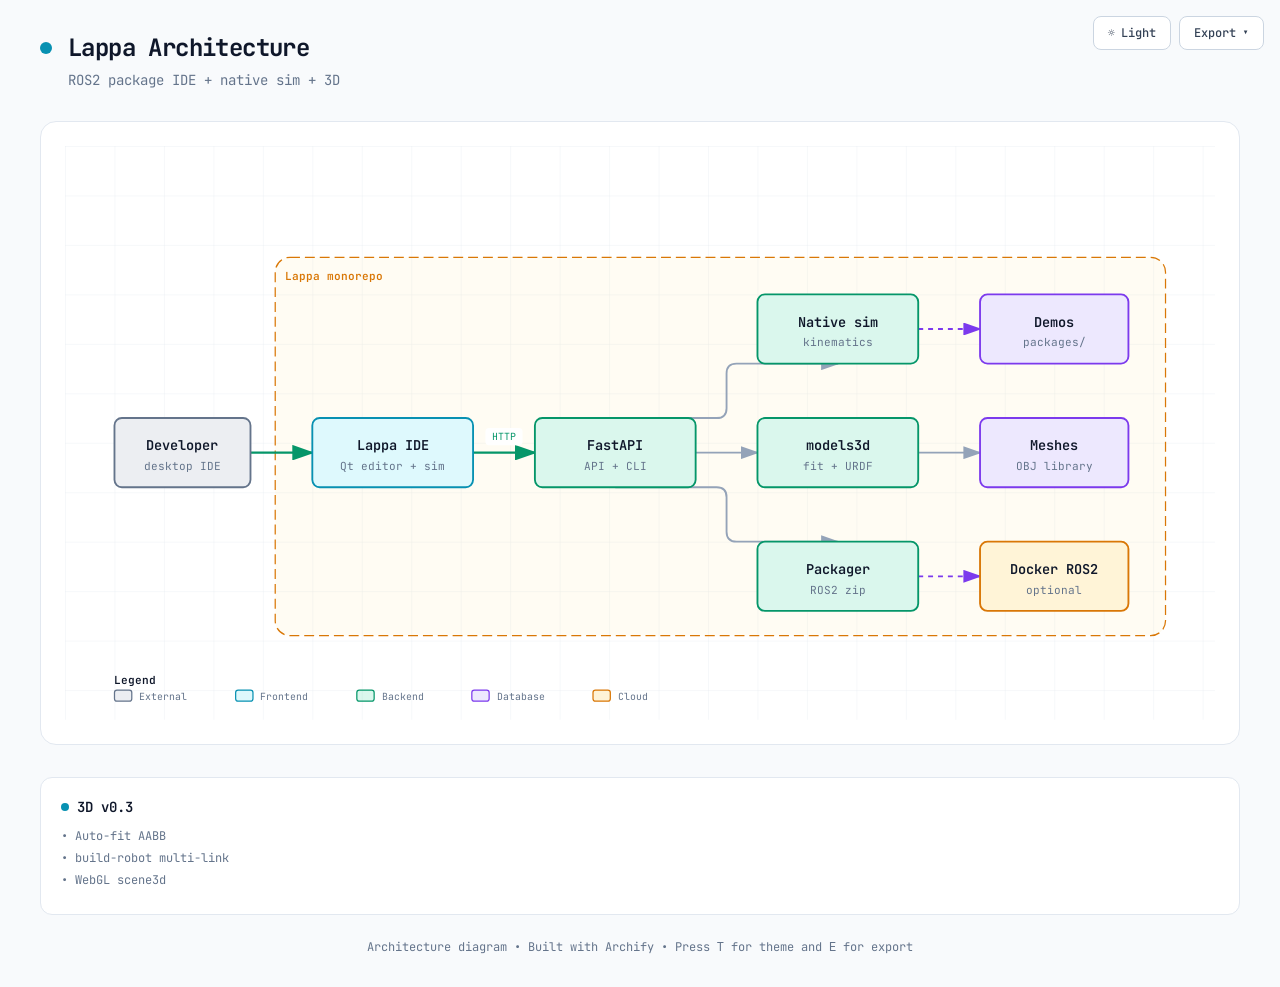
==== commit 25c8c675: "Prepare desktop-only v0.4.25 release" ====
--- a/docs/diagrams/architecture.html
+++ b/docs/diagrams/architecture.html
@@ -542,17 +542,17 @@
         <rect x="40" y="220" width="110" height="56" rx="6" class="c-mask"/>
         <rect x="40" y="220" width="110" height="56" rx="6" class="c-external" stroke-width="1.5"/>
         <text x="95" y="246" class="t-primary" font-size="11" font-weight="600" text-anchor="middle">Developer</text>
-        <text x="95" y="262" class="t-muted" font-size="9" text-anchor="middle">browser IDE</text>
+        <text x="95" y="262" class="t-muted" font-size="9" text-anchor="middle">desktop IDE</text>
 
         <rect x="200" y="220" width="130" height="56" rx="6" class="c-mask"/>
         <rect x="200" y="220" width="130" height="56" rx="6" class="c-frontend" stroke-width="1.5"/>
         <text x="265" y="246" class="t-primary" font-size="11" font-weight="600" text-anchor="middle">Lappa IDE</text>
-        <text x="265" y="262" class="t-muted" font-size="9" text-anchor="middle">Monaco + 2D/3D</text>
+        <text x="265" y="262" class="t-muted" font-size="9" text-anchor="middle">Qt editor + sim</text>
 
         <rect x="380" y="220" width="130" height="56" rx="6" class="c-mask"/>
         <rect x="380" y="220" width="130" height="56" rx="6" class="c-backend" stroke-width="1.5"/>
         <text x="445" y="246" class="t-primary" font-size="11" font-weight="600" text-anchor="middle">FastAPI</text>
-        <text x="445" y="262" class="t-muted" font-size="9" text-anchor="middle">lappa server</text>
+        <text x="445" y="262" class="t-muted" font-size="9" text-anchor="middle">API + CLI</text>
 
         <rect x="560" y="120" width="130" height="56" rx="6" class="c-mask"/>
         <rect x="560" y="120" width="130" height="56" rx="6" class="c-backend" stroke-width="1.5"/>
